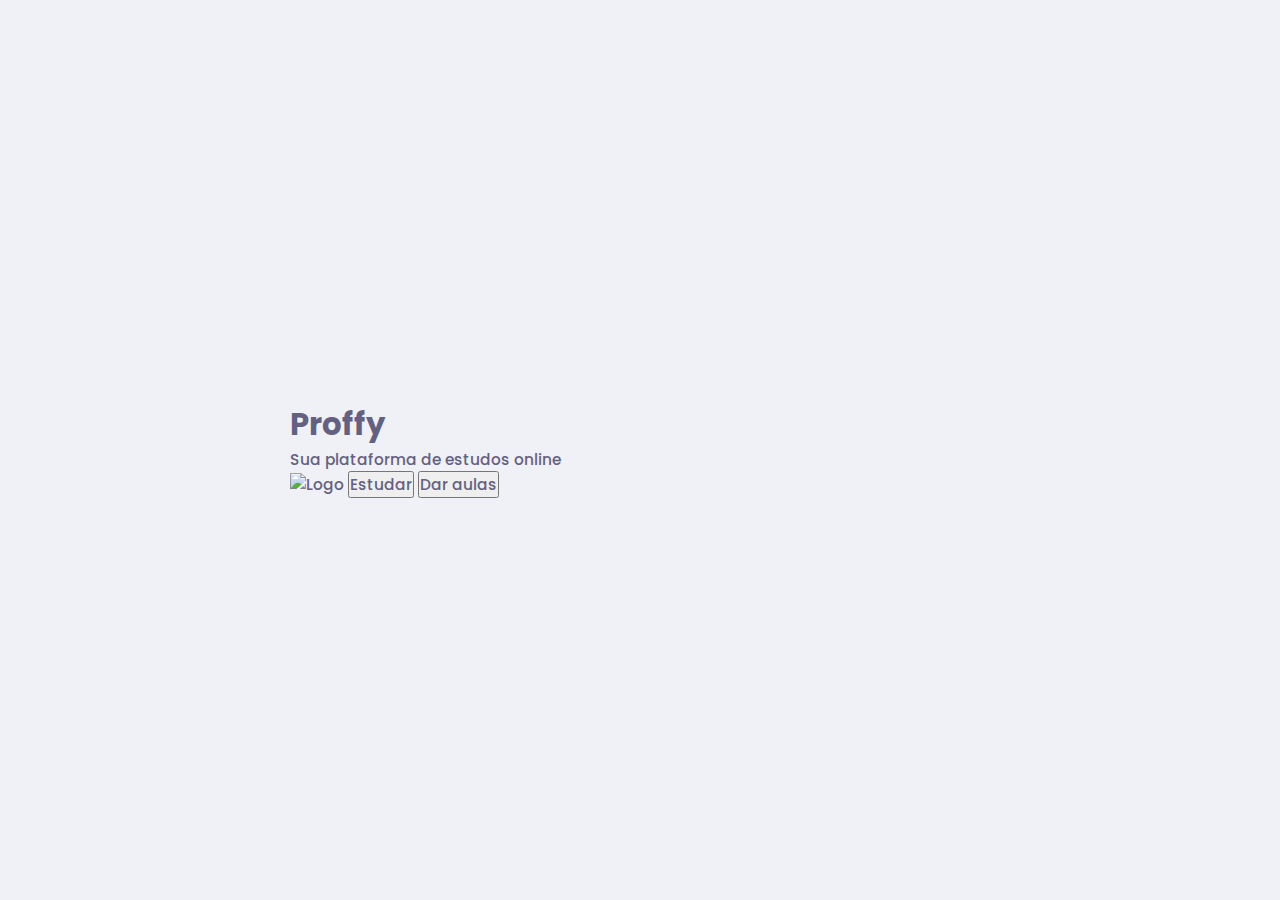
==== index.html @ bc8c401b "vai" ====
<!DOCTYPE html>
<html lang="pt_br">
<head>
    <meta charset="UTF-8">
    <meta name="viewport" content="width=device-width, initial-scale=1.0">
    <meta http-equiv="X-UA-Compatible" content="ie=edge">
    <title>Proffy sua plataforma de estudos online</title>
    <link rel="stylesheet" href="style.css">
    <link href="https://fonts.googleapis.com/css2?family=Poppins&display=swap" rel="stylesheet">
</head>
<body id=˜page-landing˜>
    <div id=container>
        <h1>Proffy</h1>

        <p>Sua plataforma de estudos online</p>

        <img src="" alt="Logo">
        <button>Estudar</button>
        <button>Dar aulas</button>
    </div>      
</body>
</html>
---- style.css ----
:root {
    /*variaveis css*/ 
    --color-background: #f0f0f7;
    --color-primary-lighter: #9871f5;
    --color-primary-light: #916bea;
    --color-primary: #8257E5;
    --color-primary-dark: #774dd6;
    --color-primary-darker: #6842c2;
    --color-secundary: #04D361;
    --color-secundary-dark: #04bf58;
    --color-title-in-primary: #FFFFFF; 
    --color-text-in-primary: #d4c2ff; 
    --color-text-title: #32264d;
    --color-text-complement: #9c98a6; 
    --color-text-base: #646180;
    --color-line-in-white: #e6e6f0;
    --color-input-background: #f8f8fc;
    --color-button-text: #ffffff;
    --color-box-base: #FFFFFF;
    --color-box-footer: #FAFAFC;
    --color-small-info: #c1bccc;
    font-size:60% /*controle das medidas rem*/ 
}

* {
    margin: 0px;
    padding: 0px;
    box-sizing: border-box;
    font-family: 'Poppins', sans-serif;

}

html,
body{
    height: 100vh;

}

body {
    background-color: var(--color-background);
    display: flex; 
    align-items: center;
    justify-content: center;
}

body, 
input, 
button,
textarea {
    font-weight: 500;
    font-family: Poppins;
    font-size:  1.6rem;
    color: var(--color-text-base);
}

#container{
    width: 90vw;
    max-width: 700px;

}
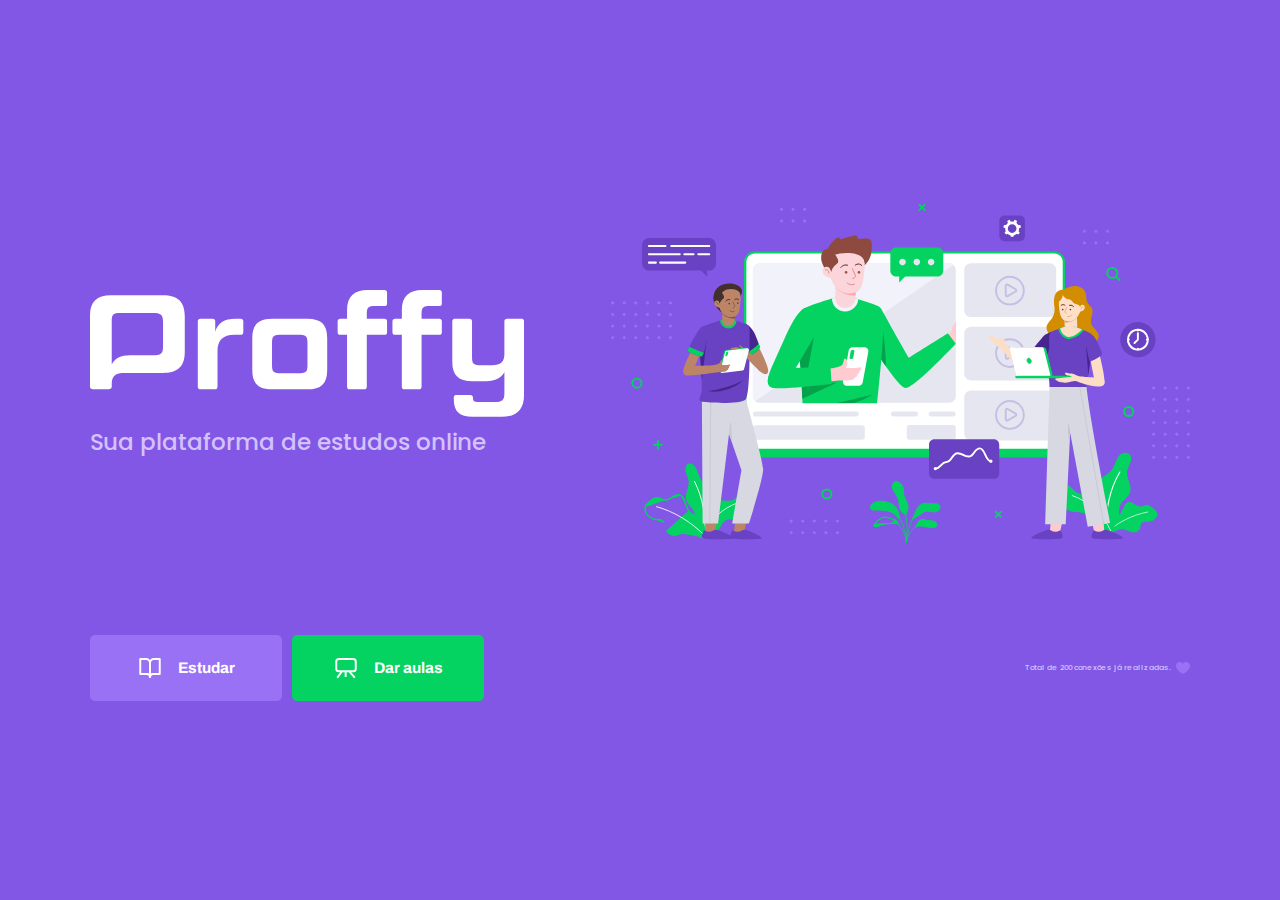
==== commit f54b48c7: "vai" ====
--- a/index.html
+++ b/index.html
@@ -5,18 +5,31 @@
     <meta name="viewport" content="width=device-width, initial-scale=1.0">
     <meta http-equiv="X-UA-Compatible" content="ie=edge">
     <title>Proffy sua plataforma de estudos online</title>
-    <link rel="stylesheet" href="style.css">
+    <link rel="stylesheet" href="/styles/main.css">
+    <link rel="stylesheet" href="/styles/partials/page-landing.css">
     <link href="https://fonts.googleapis.com/css2?family=Poppins&display=swap" rel="stylesheet">
+    <link href="https://fonts.googleapis.com/css2?family=Archivo&display=swap" rel="stylesheet">
 </head>
-<body id=˜page-landing˜>
+<body id=page-landing>
     <div id=container>
-        <h1>Proffy</h1>
+        <div class="logo-container">
+            <img src="/images/logo.svg" alt="Proffy">
+            
+            <h2>Sua plataforma de estudos online</h2>
+        </div>
 
-        <p>Sua plataforma de estudos online</p>
+        <img class="hero-image" src="/images/landing.svg" alt="Plataforma de estudos">
 
-        <img src="" alt="Logo">
-        <button>Estudar</button>
-        <button>Dar aulas</button>
+        <div class="buttons-container">
+            <a class="study" href="/study.html"><img src="/images/icons/study.svg" alt="Estudar">Estudar</a>
+            <a class="give-classes" href="/give-classes.html"><img src="/images/icons/give-classes.svg" alt="Dar aulas">Dar aulas</a>
+       
+        </div>
+        <p class="total-conections">
+            Total de 200 conexões já realizadas. 
+            <img src="/images/icons/purple-heart.svg" alt="Coração roxo">
+        </p>
+        
     </div>      
 </body>
 </html>--- a/styles/main.css
+++ b/styles/main.css
@@ -0,0 +1,68 @@
+
+
+:root {
+    /*variaveis css*/ 
+    --color-background: #f0f0f7;
+    --color-primary-lighter: #9871f5;
+    --color-primary-light: #916bea;
+    --color-primary: #8257E5;
+    --color-primary-dark: #774dd6;
+    --color-primary-darker: #6842c2;
+    --color-secondary: #04D361;
+    --color-secondary-dark: #04bf58;
+    --color-title-in-primary: #FFFFFF; 
+    --color-text-in-primary: #d4c2ff; 
+    --color-text-title: #32264d;
+    --color-text-complement: #9c98a6; 
+    --color-text-base: #646180;
+    --color-line-in-white: #e6e6f0;
+    --color-input-background: #f8f8fc;
+    --color-button-text: #ffffff;
+    --color-box-base: #FFFFFF;
+    --color-box-footer: #FAFAFC;
+    --color-small-info: #c1bccc;
+ 
+}
+
+* {
+    margin: 0px;
+    padding: 0px;
+    box-sizing: border-box;
+    font-family: 'Poppins', 'Archivo', sans-serif;
+
+}
+
+html,
+body{
+    height: 100vh;
+
+}
+
+body {
+    background-color: var(--color-background);
+    display: flex; 
+    align-items: center;
+    justify-content: center;
+}
+
+body, 
+input, 
+button,
+textarea {
+    font-weight: 500;
+    font-family: Poppins;
+    font-size:  1.6rem;
+    color: var(--color-text-base);
+}
+
+#container{
+    width: 90vw;
+    max-width: 700px;
+
+}
+
+@media (min-width: 700px) {
+    :root {
+        font-size: 62.5%;
+    }
+}--- a/styles/partials/page-landing.css
+++ b/styles/partials/page-landing.css
@@ -0,0 +1,135 @@
+:root {
+    font-size: 40%;
+}
+
+#page-landing {
+    background: var(--color-primary);
+
+}
+
+#page-landing #container {
+    color: var(--color-text-in-primary);
+}
+
+.logo-container img {
+    height: 10rem;
+}
+
+.logo-container {
+    text-align: center;
+    margin-bottom: 3.2rem;
+}
+
+.logo-container h2 {
+    font-weight: 500;
+    font-size: 3.6rem;
+    line-height: 4.6rem;
+    margin-top: 0.8rem;
+}
+
+.hero-image {
+    width: 100%;
+}
+
+.buttons-container {
+    display: flex;
+    justify-content: center;
+    margin: 3.2rem 0;
+}
+
+.buttons-container a{
+    width: 30rem;
+    height: 10.4rem;
+    border-radius: 0.8rem;
+    margin-right: 1.6rem;
+    font: 700 2.4rem Archivo;
+    display: flex;
+    align-items: center;
+    justify-content: center;
+    text-decoration: none;
+    color: var(--color-button-text);
+    transition: background 0.2s;
+}
+
+.buttons-container a img {
+    height: 4rem;
+    margin-right: 2.4rem;
+}
+
+.buttons-container a.study {
+    background: var(--color-primary-lighter);
+}
+
+.buttons-container a.study:hover {
+    background: var(--color-primary-light);
+}
+
+.buttons-container a.give-classes{
+    background: var(--color-secondary);
+    margin-right: 0;
+}
+
+.buttons-container a.give-classes:hover {
+    background: var(--color-secondary-dark);
+}
+
+.total-conections {
+    font-size: 1.8rem;
+    display: flex;
+    align-items: center;
+    justify-content: center;
+
+}
+
+.total-conections img {
+    margin-left: 0.8rem;
+}
+
+@media (max-width: 699px){
+    :root {
+        font-size: 40%;
+    }
+}
+
+@media (min-width: 1100px) {
+    #page-landing #container {
+        max-width: 1100px;
+        display: grid;
+        grid-template-columns: 2fr 1fr 2fr;
+        grid-template-rows: 350px 1fr;
+        grid-template-areas: 
+        "proffy image image"
+        "button button texting" ;
+        column-gap: 87px;
+        row-gap: 86px;
+    }
+
+    .logo-container {
+        grid-area: proffy;
+        text-align: initial;
+        align-self: center;
+        margin: 0px;
+    } 
+    
+    .logo-container img {
+        height: 100%;
+        height: 127px;
+    }
+    
+    .hero-image {
+        grid-area: image;
+        height: 350px;
+    }
+    
+    .buttons-container {
+        grid-area: button;
+        justify-content: flex-start;
+        margin: 0;
+    } 
+    
+    .total-conections {
+        grid-area: texting;
+        justify-self: end;
+        font-size: 1.2rem;
+    }
+}